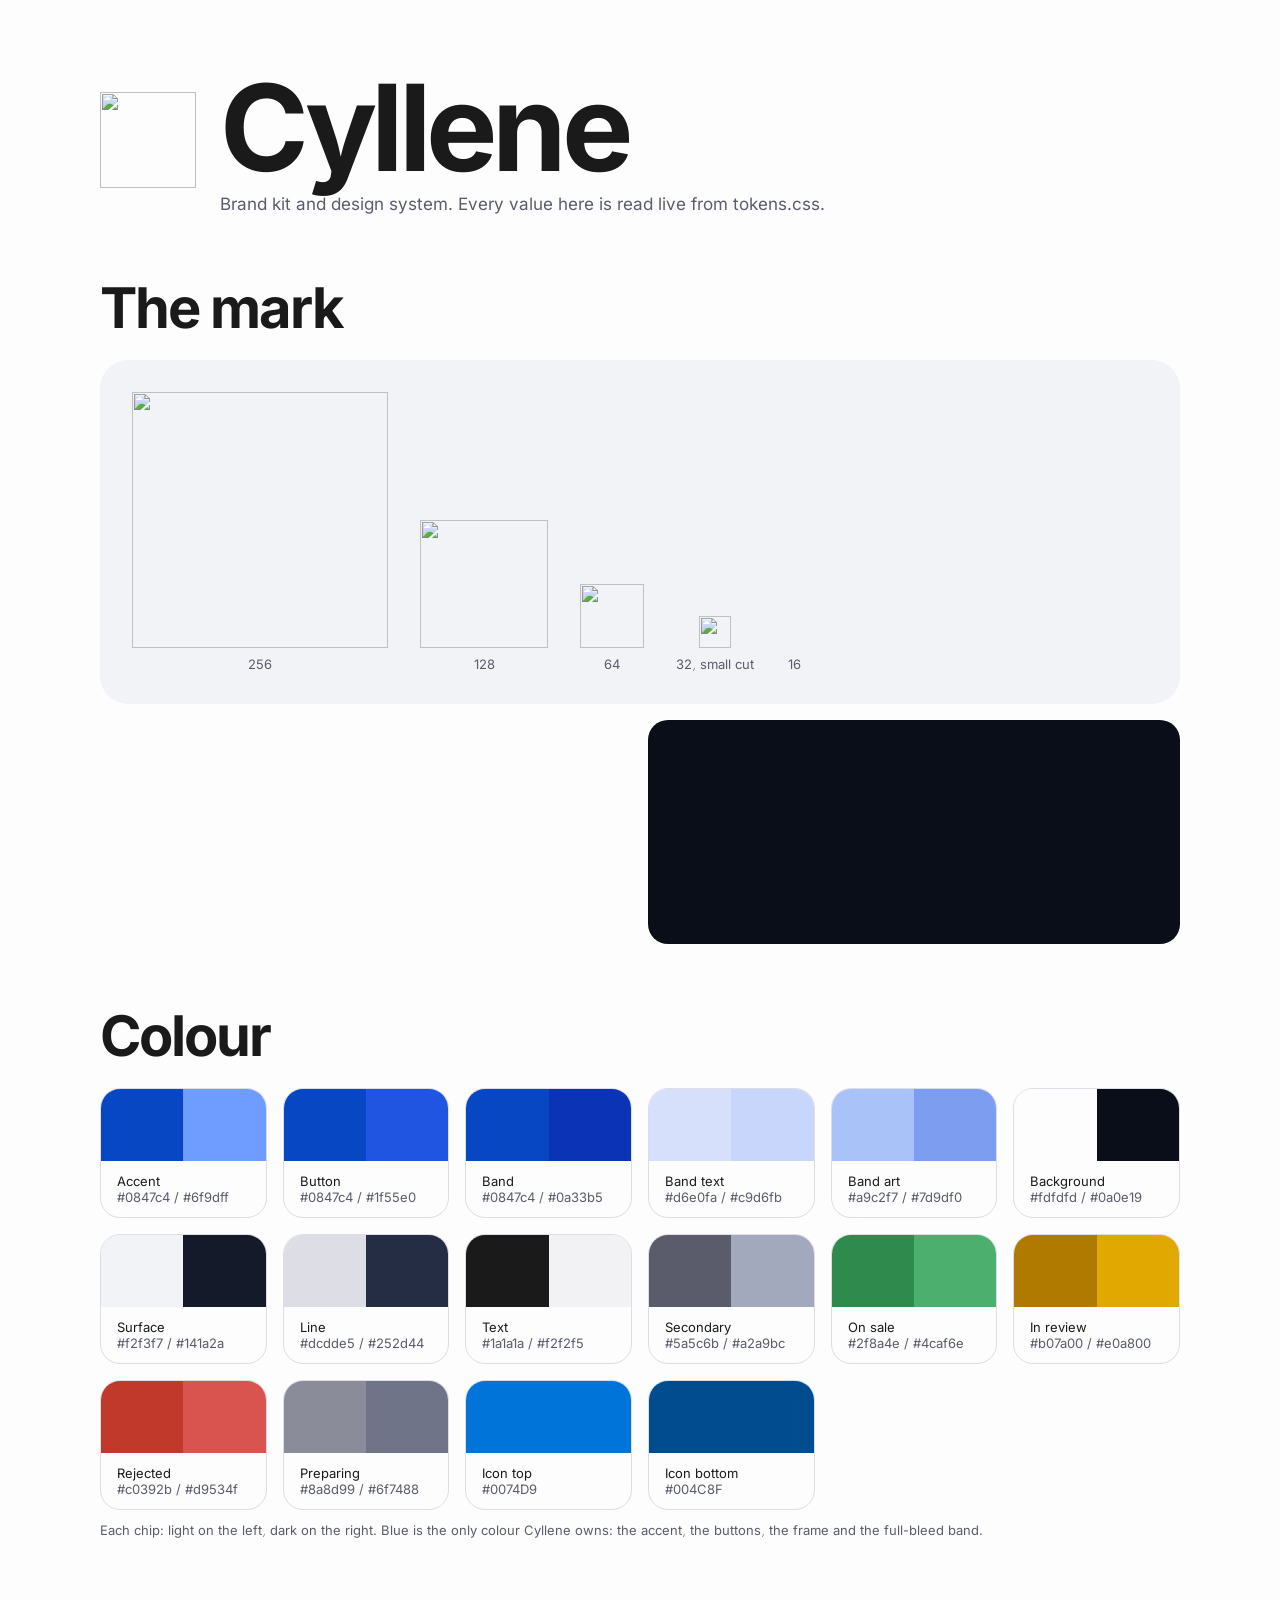
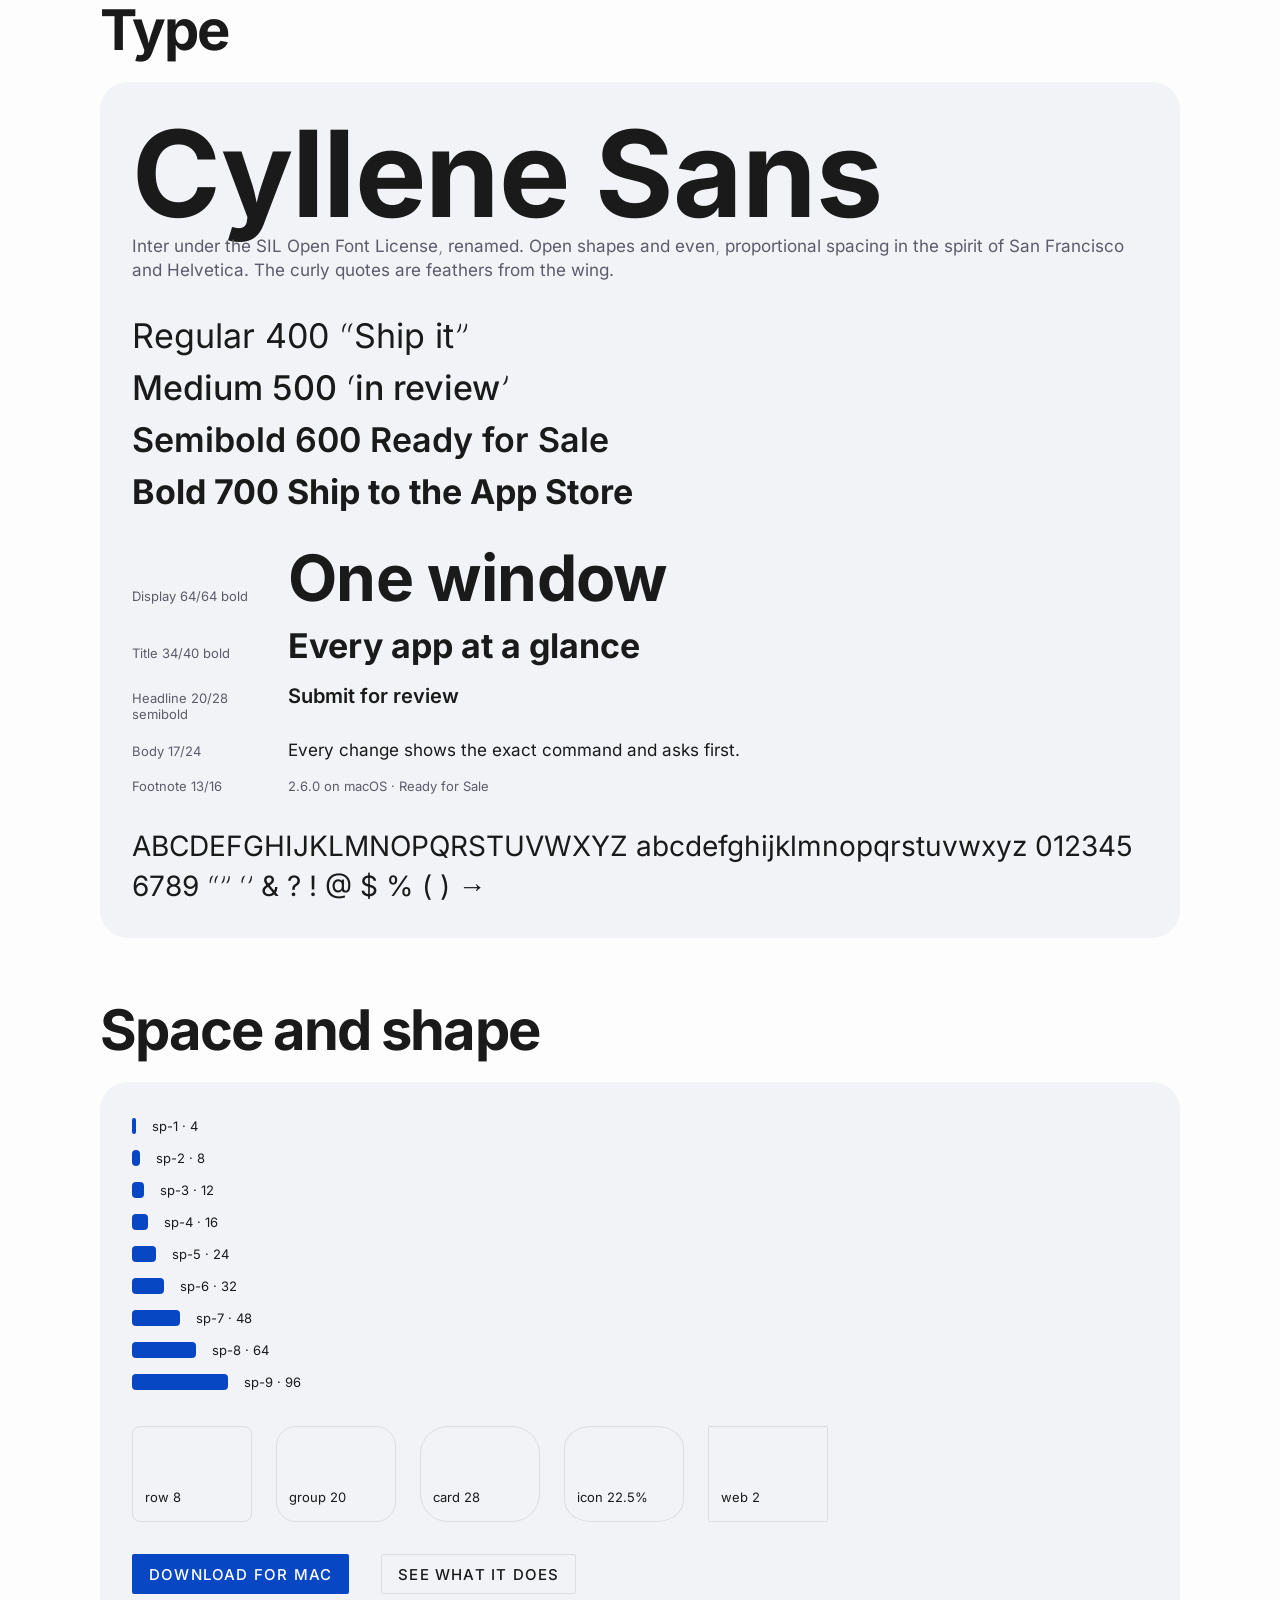
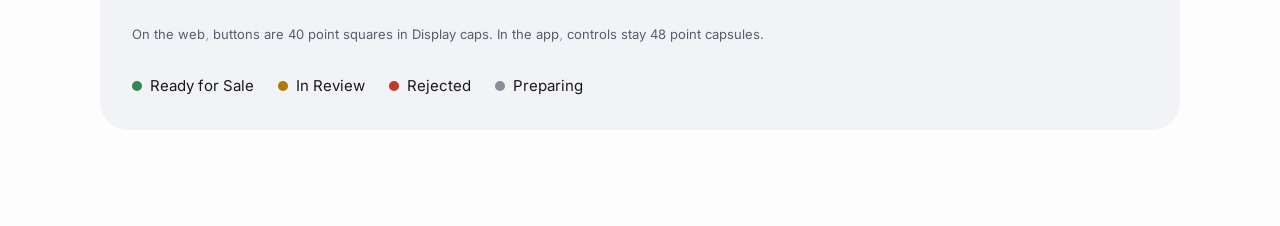
==== landing/brand.html @ 8a7dcd57 "Rename Hermes to Cyllene: app, fonts, landing, docs, skills Still on Hermes on purpose: bundle id co" ====
<!doctype html>
<html lang="en">
<head>
<meta charset="utf-8">
<meta name="viewport" content="width=device-width, initial-scale=1.0">
<title>Cyllene Brand Kit</title>
<link rel="icon" href="favicon.svg" type="image/svg+xml">
<link rel="stylesheet" href="tokens.css">
<style>
* { box-sizing: border-box; margin: 0; }
body { font-family: var(--font); font-size: var(--size-body); line-height: 24px; color: var(--text); background: var(--bg); -webkit-font-smoothing: antialiased; }
main { max-width: var(--wrap); margin: 0 auto; padding: var(--sp-8) 20px var(--sp-9); display: grid; gap: var(--sp-8); }
h1 { font-size: 120px; line-height: 128px; font-weight: 700; letter-spacing: -.045em; }
h2 { font-size: 56px; line-height: 56px; font-weight: 700; letter-spacing: -.035em; margin-bottom: var(--sp-5); }
.sub { color: var(--sub); }
.foot { font-size: var(--size-footnote); line-height: 16px; color: var(--sub); }
.head { display: flex; align-items: center; gap: var(--sp-5); }
.row { display: flex; flex-wrap: wrap; align-items: flex-end; gap: var(--sp-6); }
.row figure { display: grid; justify-items: center; gap: var(--sp-2); }
.card { background: var(--surface); border-radius: var(--r-card); padding: var(--sp-6); }
.marks { display: grid; grid-template-columns: 1fr 1fr; gap: var(--sp-4); }
.marks div { border-radius: var(--r-group); padding: var(--sp-6); display: grid; place-items: center; }
.mark { width: 160px; height: 160px; -webkit-mask: url(mark.svg) center / contain no-repeat; mask: url(mark.svg) center / contain no-repeat; }
.swatches { display: grid; grid-template-columns: repeat(auto-fill, minmax(150px, 1fr)); gap: var(--sp-4); }
.sw { border-radius: var(--r-group); overflow: hidden; border: 1px solid var(--line); background: var(--bg); }
.sw i { display: flex; height: 72px; }
.sw i b { flex: 1; }
.sw p { padding: var(--sp-3) var(--sp-4); font-size: var(--size-footnote); line-height: 16px; }
.sw p span { display: block; color: var(--sub); }
.specimen { font-size: 120px; line-height: 120px; font-weight: 700; letter-spacing: -0.01em; }
.weights { display: grid; gap: var(--sp-2); font-size: 34px; line-height: 44px; }
.scale { display: grid; gap: var(--sp-4); }
.scale div { display: grid; grid-template-columns: 140px 1fr; align-items: baseline; gap: var(--sp-4); }
.glyphs { font-size: 28px; line-height: 40px; word-break: break-all; }
.space { display: grid; gap: var(--sp-2); }
.space div { display: flex; align-items: center; gap: var(--sp-4); font-size: var(--size-footnote); }
.space b { display: block; height: 16px; background: var(--accent); border-radius: 4px; }
.radii { display: flex; flex-wrap: wrap; gap: var(--sp-5); }
.radii div { width: 120px; height: 96px; background: var(--surface); border: 1px solid var(--line); display: grid; place-items: end start; padding: var(--sp-3); font-size: var(--size-footnote); }
.btn { display: inline-flex; align-items: center; height: 40px; padding: 0 var(--sp-4); border-radius: var(--r-sq); font: 500 15px var(--display); letter-spacing: .08em; text-transform: uppercase; border: 1px solid transparent; }
.btn-solid { background: var(--btn); color: #fff; }
.btn-ghost { background: var(--surface); color: var(--text); border-color: var(--line); }
.states { display: flex; flex-wrap: wrap; gap: var(--sp-5); font-size: 15px; }
.states span { display: inline-flex; align-items: center; gap: var(--sp-2); }
.states i { width: 10px; height: 10px; border-radius: 50%; }
@media (max-width: 600px) { h1 { font-size: 72px; line-height: 80px; } .specimen.disp { line-height: 84px; } .specimen { font-size: 72px; line-height: 76px; } .marks { grid-template-columns: 1fr; } .scale div { grid-template-columns: 1fr; gap: 0; } }
</style>
</head>
<body>
<main>
  <section class="head">
    <img src="icon.svg" width="96" height="96" alt="">
    <div><h1>Cyllene</h1><p class="sub">Brand kit and design system. Every value here is read live from tokens.css.</p></div>
  </section>

  <section>
    <h2>The mark</h2>
    <div class="card">
      <div class="row">
        <figure><img src="icon.svg" width="256" height="256" alt=""><figcaption class="foot">256</figcaption></figure>
        <figure><img src="icon.svg" width="128" height="128" alt=""><figcaption class="foot">128</figcaption></figure>
        <figure><img src="icon.svg" width="64" height="64" alt=""><figcaption class="foot">64</figcaption></figure>
        <figure><img src="favicon.svg" width="32" height="32" alt=""><figcaption class="foot">32, small cut</figcaption></figure>
        <figure><img src="favicon.svg" width="16" height="16" alt=""><figcaption class="foot">16</figcaption></figure>
      </div>
    </div>
    <div class="marks" style="margin-top: var(--sp-4)">
      <div style="background:#fdfdfd"><b class="mark" style="background:#0847c4"></b></div>
      <div style="background:#0a0e19"><b class="mark" style="background:#f2f2f5"></b></div>
    </div>
  </section>

  <section>
    <h2>Colour</h2>
    <div class="swatches" id="swatches"></div>
    <p class="foot" style="margin-top: var(--sp-3)">Each chip: light on the left, dark on the right. Blue is the only colour Cyllene owns: the accent, the buttons, the frame and the full-bleed band.</p>
  </section>

  <section>
    <h2>Type</h2>
    <div class="card" style="display:grid;gap:var(--sp-6)">
      <div>
        <p class="specimen">Cyllene Sans</p>
        <p class="sub">Inter under the SIL Open Font License, renamed. Open shapes and even, proportional spacing in the spirit of San Francisco and Helvetica. The curly quotes are feathers from the wing.</p>
      </div>
      <div class="weights">
        <p style="font-weight:400">Regular 400 &ldquo;Ship it&rdquo;</p>
        <p style="font-weight:500">Medium 500 &lsquo;in review&rsquo;</p>
        <p style="font-weight:600">Semibold 600 Ready for Sale</p>
        <p style="font-weight:700">Bold 700 Ship to the App Store</p>
      </div>
      <div class="scale">
        <div><span class="foot">Display 64/64 bold</span><span style="font-size:64px;line-height:64px;font-weight:700;letter-spacing:-0.01em">One window</span></div>
        <div><span class="foot">Title 34/40 bold</span><span style="font-size:34px;line-height:40px;font-weight:700">Every app at a glance</span></div>
        <div><span class="foot">Headline 20/28 semibold</span><span style="font-size:20px;line-height:28px;font-weight:600">Submit for review</span></div>
        <div><span class="foot">Body 17/24</span><span>Every change shows the exact command and asks first.</span></div>
        <div><span class="foot">Footnote 13/16</span><span class="foot">2.6.0 on macOS &middot; Ready for Sale</span></div>
      </div>
      <p class="glyphs">ABCDEFGHIJKLMNOPQRSTUVWXYZ abcdefghijklmnopqrstuvwxyz 0123456789 &ldquo;&rdquo; &lsquo;&rsquo; &amp; ? ! @ $ % ( ) &rarr;</p>
    </div>
  </section>

  <section>
    <h2>Space and shape</h2>
    <div class="card" style="display:grid;gap:var(--sp-6)">
      <div class="space" id="space"></div>
      <div class="radii">
        <div style="border-radius:var(--r-row)">row 8</div>
        <div style="border-radius:var(--r-group)">group 20</div>
        <div style="border-radius:var(--r-card)">card 28</div>
        <div style="border-radius:22.5%">icon 22.5%</div>
        <div style="border-radius:var(--r-sq)">web 2</div>
      </div>
      <div class="row" style="align-items:center">
        <button class="btn btn-solid">Download for Mac</button>
        <button class="btn btn-ghost">See what it does</button>
        <span class="foot">On the web, buttons are 40 point squares in Display caps. In the app, controls stay 48 point capsules.</span>
      </div>
      <div class="states">
        <span><i style="background:var(--live)"></i>Ready for Sale</span>
        <span><i style="background:var(--pending)"></i>In Review</span>
        <span><i style="background:var(--bad)"></i>Rejected</span>
        <span><i style="background:var(--idle)"></i>Preparing</span>
      </div>
    </div>
  </section>
</main>
<script>
// Swatches and the space scale come straight from tokens.css, so this page can never drift from it.
(async function () {
  var css = await (await fetch('tokens.css')).text();
  var dark = (css.split('prefers-color-scheme: dark')[1] || '');
  function val(block, name) { var m = block.match(new RegExp('--' + name + ':\\s*(#[0-9a-fA-F]{6})')); return m && m[1]; }
  var light = css.split('prefers-color-scheme: dark')[0];
  var roles = [['accent', 'Accent'], ['btn', 'Button'], ['band', 'Band'], ['band-sub', 'Band text'], ['band-art', 'Band art'], ['bg', 'Background'], ['surface', 'Surface'], ['line', 'Line'], ['text', 'Text'], ['sub', 'Secondary'],
               ['live', 'On sale'], ['pending', 'In review'], ['bad', 'Rejected'], ['idle', 'Preparing'], ['accent-light', 'Icon top'], ['accent-deep', 'Icon bottom']];
  document.getElementById('swatches').innerHTML = roles.map(function (r) {
    var l = val(light, r[0]), d = val(dark, r[0]) || l;
    return '<div class="sw"><i><b style="background:' + l + '"></b><b style="background:' + d + '"></b></i><p>' + r[1] + '<span>' + l + (d !== l ? ' / ' + d : '') + '</span></p></div>';
  }).join('');
  var sp = [...light.matchAll(/--sp-(\d): (\d+)px/g)];
  document.getElementById('space').innerHTML = sp.map(function (m) { return '<div><b style="width:' + m[2] + 'px"></b>sp-' + m[1] + ' &middot; ' + m[2] + '</div>'; }).join('');
})();
</script>
</body>
</html>
---- landing/tokens.css ----
/* Cyllene design tokens. One source for the landing and the Mac app (Sources/Theme.swift mirrors these).
   Shared system: 8 point grid, one radius set, 48 point capsule controls. The accent is the only colour Cyllene owns. */
@font-face { font-family: "Cyllene Sans"; src: url("fonts/CylleneSans-Regular.woff2") format("woff2"); font-weight: 400; font-display: swap; }
@font-face { font-family: "Cyllene Sans"; src: url("fonts/CylleneSans-Medium.woff2") format("woff2"); font-weight: 500; font-display: swap; }
@font-face { font-family: "Cyllene Sans"; src: url("fonts/CylleneSans-Semibold.woff2") format("woff2"); font-weight: 600; font-display: swap; }
@font-face { font-family: "Cyllene Sans"; src: url("fonts/CylleneSans-Bold.woff2") format("woff2"); font-weight: 700; font-display: swap; }

:root {
  /* colour */
  --accent: #0847c4;          /* actions and links; deep blue, AA on paper */
  --btn: #0847c4;             /* solid buttons, white label */
  --frame: #0847c4;           /* the thin frame down the window edges */
  --band: #0847c4;            /* full-bleed blue sections */
  --band-sub: #d6e0fa;        /* secondary text on the band, AA */
  --band-art: #a9c2f7;        /* engraving on the band */
  --band-line: rgba(255, 255, 255, .22);
  --accent-light: #0074D9;    /* icon gradient top, clrs.cc blue */
  --accent-deep: #004C8F;     /* icon gradient bottom */
  --ring: color-mix(in srgb, var(--accent) 30%, transparent);
  --bg: #fdfdfd;
  --surface: #f2f3f7;
  --line: #dcdde5;
  --text: #1a1a1a;
  --sub: #5a5c6b;
  --live: #2f8a4e;            /* ready for sale */
  --pending: #b07a00;         /* in review, processing: amber, so it never reads as a link */
  --bad: #c0392b;             /* rejected */
  --idle: #8a8d99;            /* preparing, unknown */

  /* type */
  --display: var(--font);  /* one face: headlines are Cyllene Sans bold, tracked tight */
  --font: "Cyllene Sans", -apple-system, BlinkMacSystemFont, "SF Pro Text", "Helvetica Neue", Helvetica, Arial, sans-serif;
  --size-display: 64px;       /* hero: 64 line, -0.01em */
  --size-title: 34px;         /* section heads: 40 line */
  --size-headline: 20px;      /* card heads: 28 line */
  --size-body: 17px;          /* 24 line */
  --size-footnote: 13px;      /* 16 line */

  /* space: the 8 point grid */
  --sp-1: 4px; --sp-2: 8px; --sp-3: 12px; --sp-4: 16px; --sp-5: 24px; --sp-6: 32px; --sp-7: 48px; --sp-8: 64px; --sp-9: 96px;
  --measure: 680px;
  --wrap: 1120px;

  /* shape */
  --control: 48px;
  --r-card: 28px;
  --r-group: 20px;
  --r-row: 8px;
  --r-pill: 999px;
  --r-sq: 2px;                /* landing buttons and panels */
  --r-icon: 22.5%;
  --motion: .2s ease;
}

@media (prefers-color-scheme: dark) {
  :root {
    --accent: #6f9dff;
    --btn: #1f55e0;
    --frame: #1f55e0;
    --band: #0a33b5;
    --band-sub: #c9d6fb;
    --band-art: #7d9df0;
    --bg: #0a0e19;            /* navy black */
    --surface: #141a2a;
    --line: #252d44;
    --text: #f2f2f5;
    --sub: #a2a9bc;
    --live: #4caf6e;
    --pending: #e0a800;
    --bad: #d9534f;
    --idle: #6f7488;
  }
}
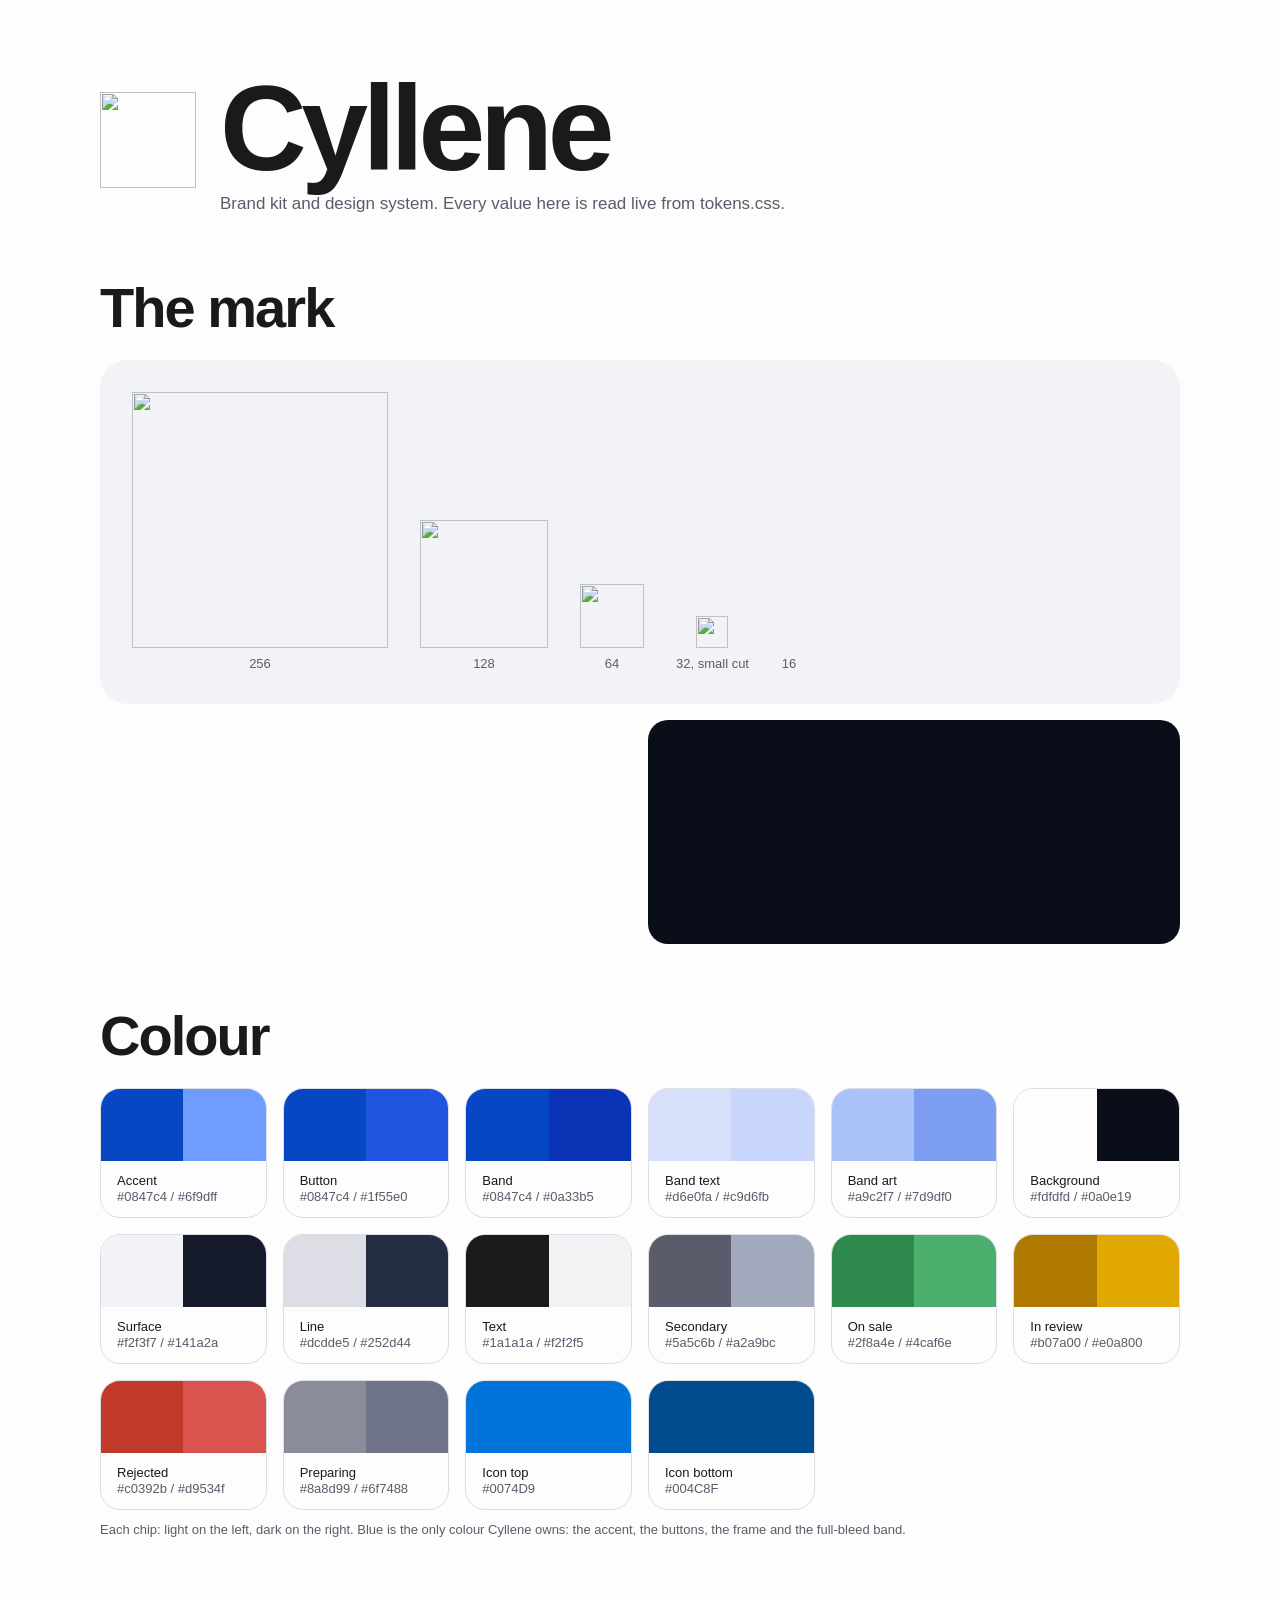
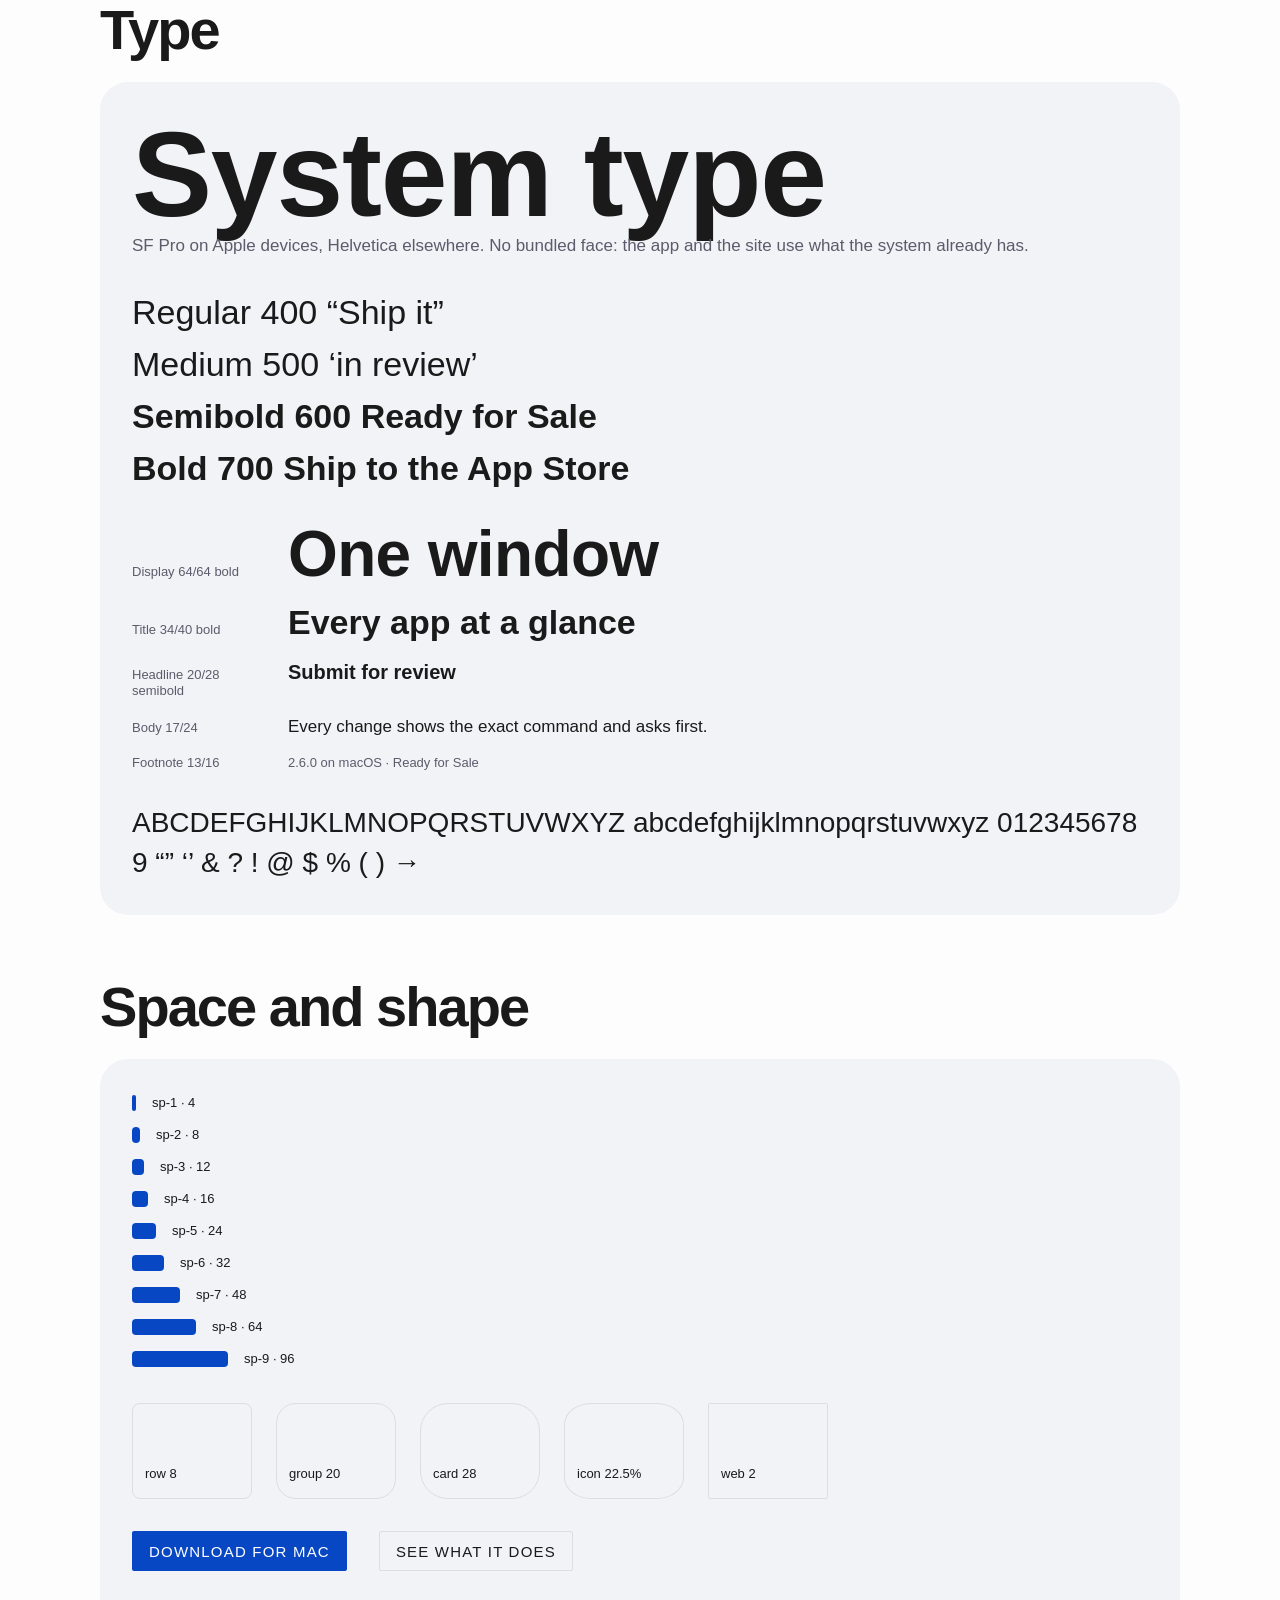
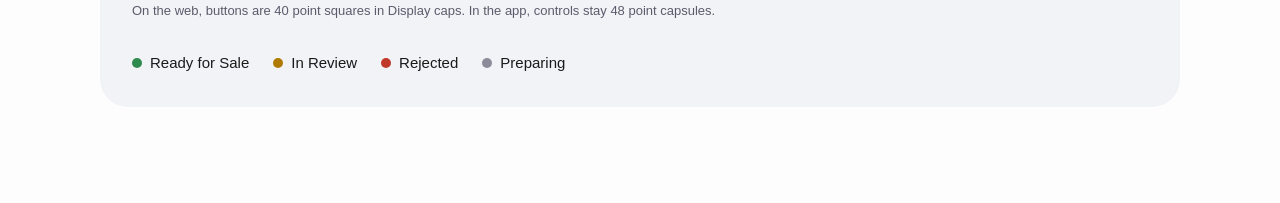
==== commit d9db8101: "Retire Cyllene Sans: system type in the app, site and wallpapers The app already fell back to the sy" ====
--- a/landing/brand.html
+++ b/landing/brand.html
@@ -80,8 +80,8 @@
     <h2>Type</h2>
     <div class="card" style="display:grid;gap:var(--sp-6)">
       <div>
-        <p class="specimen">Cyllene Sans</p>
-        <p class="sub">Inter under the SIL Open Font License, renamed. Open shapes and even, proportional spacing in the spirit of San Francisco and Helvetica. The curly quotes are feathers from the wing.</p>
+        <p class="specimen">System type</p>
+        <p class="sub">SF Pro on Apple devices, Helvetica elsewhere. No bundled face: the app and the site use what the system already has.</p>
       </div>
       <div class="weights">
         <p style="font-weight:400">Regular 400 &ldquo;Ship it&rdquo;</p>
--- a/landing/tokens.css
+++ b/landing/tokens.css
@@ -1,9 +1,5 @@
 /* Cyllene design tokens. One source for the landing and the Mac app (Sources/Theme.swift mirrors these).
    Shared system: 8 point grid, one radius set, 48 point capsule controls. The accent is the only colour Cyllene owns. */
-@font-face { font-family: "Cyllene Sans"; src: url("fonts/CylleneSans-Regular.woff2") format("woff2"); font-weight: 400; font-display: swap; }
-@font-face { font-family: "Cyllene Sans"; src: url("fonts/CylleneSans-Medium.woff2") format("woff2"); font-weight: 500; font-display: swap; }
-@font-face { font-family: "Cyllene Sans"; src: url("fonts/CylleneSans-Semibold.woff2") format("woff2"); font-weight: 600; font-display: swap; }
-@font-face { font-family: "Cyllene Sans"; src: url("fonts/CylleneSans-Bold.woff2") format("woff2"); font-weight: 700; font-display: swap; }
 
 :root {
   /* colour */
@@ -28,8 +24,8 @@
   --idle: #8a8d99;            /* preparing, unknown */
 
   /* type */
-  --display: var(--font);  /* one face: headlines are Cyllene Sans bold, tracked tight */
-  --font: "Cyllene Sans", -apple-system, BlinkMacSystemFont, "SF Pro Text", "Helvetica Neue", Helvetica, Arial, sans-serif;
+  --display: var(--font);  /* one face: the system font, headlines bold and tracked tight */
+  --font: -apple-system, BlinkMacSystemFont, "SF Pro Text", "Helvetica Neue", Helvetica, Arial, sans-serif;
   --size-display: 64px;       /* hero: 64 line, -0.01em */
   --size-title: 34px;         /* section heads: 40 line */
   --size-headline: 20px;      /* card heads: 28 line */
